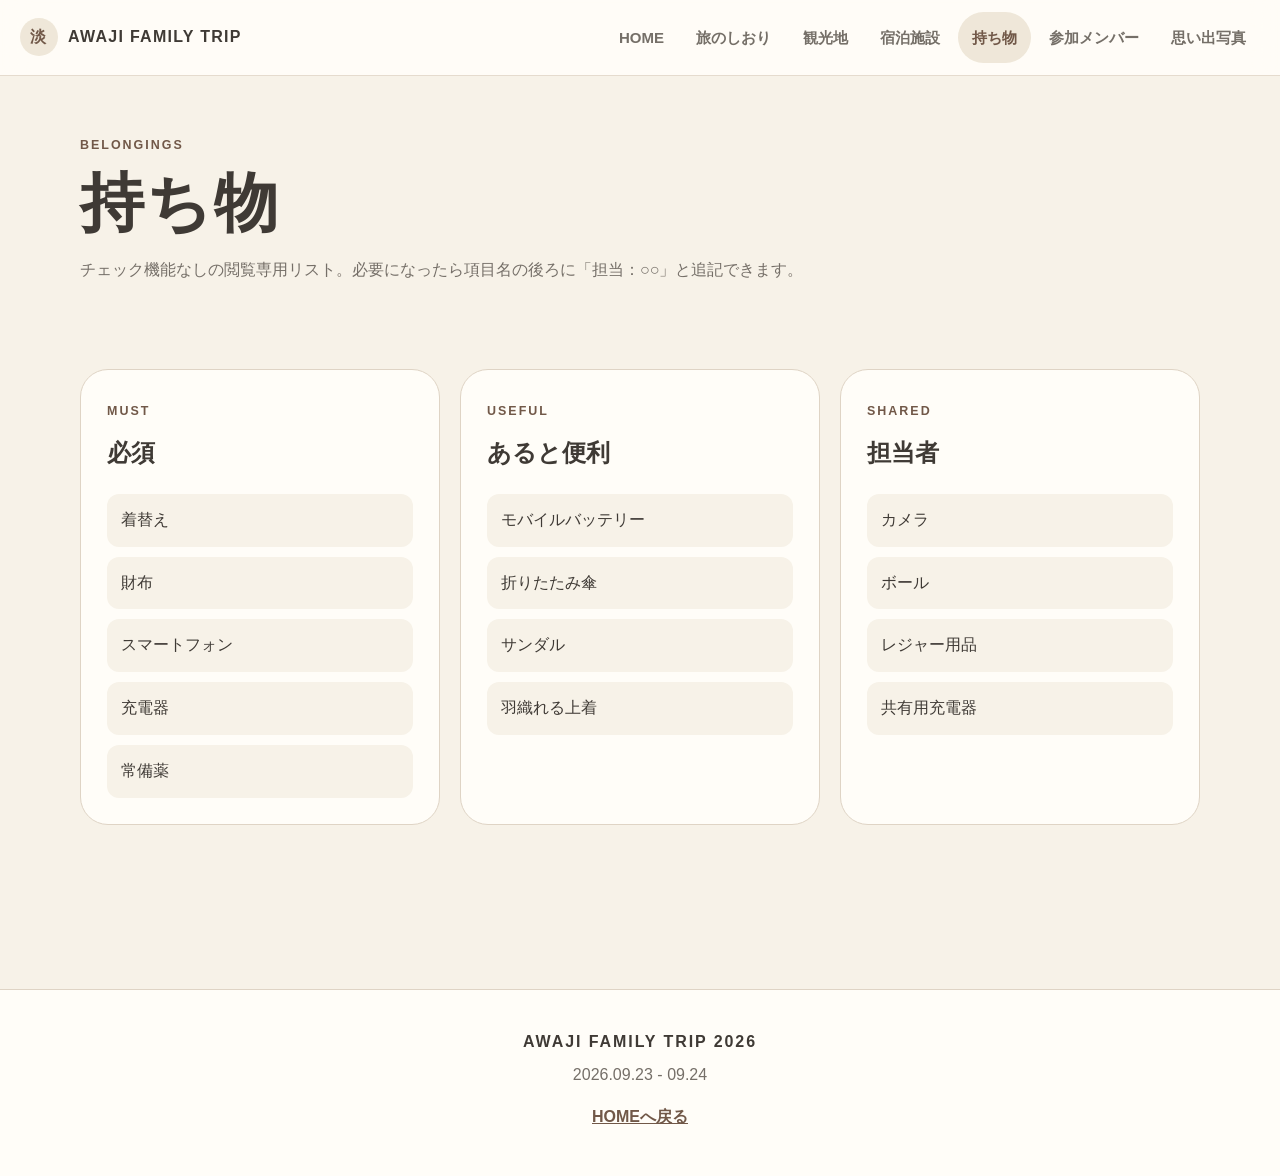
==== belongings.html @ 3a7c7816 "Initial commit" ====
<!doctype html>
<html lang="ja">
<head>
  <meta charset="utf-8">
  <meta name="viewport" content="width=device-width, initial-scale=1">
  <meta name="description" content="淡路荘へ出かける家族旅行の情報共有サイトです。">
  <title>持ち物 | AWAJI FAMILY TRIP 2026</title>
  <link rel="stylesheet" href="css/style.css">
</head>
<body>
<header class="site-header">
  <div class="header-inner">
    <a class="brand" href="index.html" aria-label="HOMEへ戻る"><span class="brand-mark">淡</span><span>AWAJI FAMILY TRIP</span></a>
    <nav class="desktop-nav" aria-label="メインナビゲーション"><a href="index.html">HOME</a><a href="schedule.html">旅のしおり</a><a href="sightseeing.html">観光地</a><a href="hotel.html">宿泊施設</a><a href="belongings.html" aria-current="page">持ち物</a><a href="members.html">参加メンバー</a><a href="gallery.html">思い出写真</a></nav>
    <button class="menu-toggle" type="button" aria-expanded="false" aria-controls="mobile-menu" aria-label="メニューを開く">☰</button>
  </div>
</header>
<div class="mobile-menu" id="mobile-menu" aria-label="スマートフォンメニュー">
  <div class="mobile-menu-panel"><nav><a href="index.html">HOME</a><a href="schedule.html">旅のしおり</a><a href="sightseeing.html">観光地</a><a href="hotel.html">宿泊施設</a><a href="belongings.html" aria-current="page">持ち物</a><a href="members.html">参加メンバー</a><a href="gallery.html">思い出写真</a></nav></div>
</div>
<main class="">
<div class="container"><section class="page-hero"><span class="eyebrow">BELONGINGS</span><h1 class="page-title">持ち物</h1><p class="page-lead">チェック機能なしの閲覧専用リスト。必要になったら項目名の後ろに「担当：○○」と追記できます。</p></section><section class="section"><div class="list-columns">
<article class="list-card"><span class="eyebrow">MUST</span><h2>必須</h2><ul class="simple-list"><li>着替え</li><li>財布</li><li>スマートフォン</li><li>充電器</li><li>常備薬</li></ul></article>
<article class="list-card"><span class="eyebrow">USEFUL</span><h2>あると便利</h2><ul class="simple-list"><li>モバイルバッテリー</li><li>折りたたみ傘</li><li>サンダル</li><li>羽織れる上着</li></ul></article>
<article class="list-card"><span class="eyebrow">SHARED</span><h2>担当者</h2><ul class="simple-list"><li>カメラ</li><li>ボール</li><li>レジャー用品</li><li>共有用充電器</li></ul></article>
</div></section></div>
</main>
<footer class="site-footer">
  <div class="container">
    <div class="footer-title">AWAJI FAMILY TRIP 2026</div>
    <div class="footer-date">2026.09.23 - 09.24</div>
    <a class="footer-home" href="index.html">HOMEへ戻る</a>
  </div>
</footer>
<script src="js/main.js"></script>
</body>
</html>
---- css/style.css ----
:root {
  --bg: #f7f2e8;
  --surface: #fffdf8;
  --surface-2: #efe7d9;
  --text: #3f3a35;
  --muted: #756f68;
  --accent: #9b7b68;
  --accent-dark: #715848;
  --sage: #8c9a89;
  --border: #dfd4c5;
  --shadow: 0 18px 45px rgba(76, 62, 50, 0.10);
  --radius-lg: 28px;
  --radius-md: 18px;
  --radius-sm: 12px;
  --header-h: 76px;
  --content: 1120px;
}

* { box-sizing: border-box; }
html { scroll-behavior: smooth; }
body {
  margin: 0;
  background: var(--bg);
  color: var(--text);
  font-family: "Hiragino Kaku Gothic ProN", "Yu Gothic", "YuGothic", "Noto Sans JP", sans-serif;
  line-height: 1.8;
}
body.menu-open { overflow: hidden; }
a { color: inherit; }
img { display: block; max-width: 100%; }
button, input, textarea, select { font: inherit; }

.container {
  width: min(calc(100% - 40px), var(--content));
  margin-inline: auto;
}

.site-header {
  position: fixed;
  inset: 0 0 auto 0;
  z-index: 1000;
  height: var(--header-h);
  display: flex;
  align-items: center;
  background: rgba(255, 253, 248, 0.92);
  backdrop-filter: blur(14px);
  border-bottom: 1px solid rgba(223, 212, 197, 0.8);
}

.header-inner {
  width: min(calc(100% - 40px), 1240px);
  margin-inline: auto;
  display: flex;
  align-items: center;
  justify-content: space-between;
  gap: 24px;
}

.brand {
  display: inline-flex;
  align-items: center;
  gap: 10px;
  text-decoration: none;
  font-weight: 800;
  letter-spacing: .08em;
  white-space: nowrap;
}
.brand-mark {
  width: 38px;
  aspect-ratio: 1;
  border-radius: 50%;
  display: grid;
  place-items: center;
  background: var(--surface-2);
  color: var(--accent-dark);
  font-family: "Yu Mincho", "Hiragino Mincho ProN", serif;
}

.desktop-nav { display: flex; align-items: center; gap: 4px; }
.desktop-nav a {
  text-decoration: none;
  color: var(--muted);
  padding: 12px 14px;
  border-radius: 999px;
  font-size: .94rem;
  font-weight: 700;
}
.desktop-nav a:hover,
.desktop-nav a:focus-visible,
.desktop-nav a[aria-current="page"] {
  background: var(--surface-2);
  color: var(--accent-dark);
  outline: none;
}

.menu-toggle {
  display: none;
  width: 48px;
  height: 48px;
  border: 1px solid var(--border);
  border-radius: 50%;
  background: var(--surface);
  color: var(--text);
  cursor: pointer;
  font-size: 1.55rem;
  line-height: 1;
}
.mobile-menu {
  display: none;
  position: fixed;
  inset: var(--header-h) 0 0 0;
  z-index: 999;
  background: rgba(49, 43, 38, .28);
}
.mobile-menu-panel {
  margin-left: auto;
  width: min(88vw, 360px);
  height: 100%;
  background: var(--surface);
  padding: 24px;
  box-shadow: -18px 0 40px rgba(0,0,0,.12);
}
.mobile-menu nav { display: grid; gap: 10px; }
.mobile-menu a {
  display: block;
  text-decoration: none;
  padding: 16px 18px;
  border-radius: var(--radius-sm);
  background: var(--bg);
  font-weight: 700;
}
.mobile-menu.is-open { display: block; }

main:not(.home-main) { padding-top: calc(var(--header-h) + 54px); }
.page-hero { margin-bottom: 56px; }
.eyebrow {
  display: inline-block;
  color: var(--accent-dark);
  font-size: .78rem;
  font-weight: 800;
  letter-spacing: .16em;
  text-transform: uppercase;
  margin-bottom: 8px;
}
.page-title,
.hero-title,
.section-title {
  font-family: "Yu Mincho", "Hiragino Mincho ProN", "Noto Serif JP", serif;
  letter-spacing: .03em;
}
.page-title {
  margin: 0 0 12px;
  font-size: clamp(2rem, 5vw, 4rem);
  line-height: 1.25;
}
.page-lead { margin: 0; max-width: 760px; color: var(--muted); }

.section { padding: 28px 0 84px; }
.section + .section { border-top: 1px solid rgba(223, 212, 197, .75); }
.section-heading {
  display: flex;
  align-items: end;
  justify-content: space-between;
  gap: 20px;
  margin-bottom: 28px;
}
.section-title { margin: 0; font-size: clamp(1.6rem, 3vw, 2.5rem); }
.section-note { color: var(--muted); font-size: .95rem; }

.hero {
  min-height: 100svh;
  position: relative;
  overflow: hidden;
  display: grid;
  place-items: center;
  isolation: isolate;
}
.hero-slide {
  position: absolute;
  inset: 0;
  opacity: 0;
  transform: scale(1.02);
  transition: opacity 1.8s ease, transform 7s ease;
  background-size: cover;
  background-position: center;
}
.hero-slide::after {
  content: "";
  position: absolute;
  inset: 0;
  background: linear-gradient(180deg, rgba(26,22,19,.20), rgba(26,22,19,.38));
}
.hero-slide.is-active { opacity: 1; transform: scale(1); }
.hero-slide:nth-child(1) { background-image: linear-gradient(120deg,#9d8b78,#c7b8a6), url('../images/hero/hero-01.jpg'); }
.hero-slide:nth-child(2) { background-image: linear-gradient(120deg,#8f9a8e,#c8d0c5), url('../images/hero/hero-02.jpg'); }
.hero-slide:nth-child(3) { background-image: linear-gradient(120deg,#9b7b68,#cda991), url('../images/hero/hero-03.jpg'); }
.hero-slide:nth-child(4) { background-image: linear-gradient(120deg,#6f7a73,#aeb7ae), url('../images/hero/hero-04.jpg'); }
.hero-slide:nth-child(5) { background-image: linear-gradient(120deg,#8f8173,#c8b7a4), url('../images/hero/hero-05.jpg'); }
.hero-content {
  position: relative;
  z-index: 2;
  width: min(calc(100% - 40px), 980px);
  color: white;
  text-align: center;
  padding-top: var(--header-h);
}
.hero-kicker { letter-spacing: .22em; font-size: .82rem; font-weight: 800; }
.hero-title {
  margin: 18px auto 12px;
  max-width: 900px;
  font-size: clamp(2.5rem, 7vw, 5.6rem);
  line-height: 1.2;
  text-shadow: 0 5px 30px rgba(0,0,0,.22);
}
.hero-date { font-size: clamp(1rem, 2vw, 1.25rem); letter-spacing: .08em; }
.hero-scroll {
  position: absolute;
  bottom: 28px;
  z-index: 3;
  color: #fff;
  text-decoration: none;
  font-size: .8rem;
  letter-spacing: .15em;
}

.home-links { padding: 76px 0 96px; }
.nav-card-grid {
  display: grid;
  grid-template-columns: repeat(3, minmax(0,1fr));
  gap: 18px;
}
.nav-card {
  display: block;
  text-decoration: none;
  background: var(--surface);
  border: 1px solid var(--border);
  border-radius: var(--radius-md);
  padding: 26px;
  box-shadow: 0 12px 28px rgba(76,62,50,.06);
}
.nav-card:hover,
.nav-card:focus-visible { transform: translateY(-3px); box-shadow: var(--shadow); outline: none; }
.nav-card small { color: var(--accent-dark); font-weight: 800; }
.nav-card h2 { margin: 8px 0 6px; font-size: 1.25rem; }
.nav-card p { margin: 0; color: var(--muted); font-size: .92rem; }

.timeline-days { display: grid; gap: 56px; }
.day-block {
  background: var(--surface);
  border: 1px solid var(--border);
  border-radius: var(--radius-lg);
  padding: clamp(24px,4vw,44px);
}
.day-title { margin: 0 0 32px; font-size: 1.6rem; }
.timeline { position: relative; margin-left: 8px; }
.timeline::before {
  content: "";
  position: absolute;
  left: 89px;
  top: 14px;
  bottom: 14px;
  width: 1px;
  background: var(--border);
}
.timeline-item {
  display: grid;
  grid-template-columns: 72px 34px 1fr;
  gap: 0 14px;
  position: relative;
  padding-bottom: 34px;
}
.timeline-item:last-child { padding-bottom: 0; }
.timeline-time { font-weight: 800; color: var(--accent-dark); padding-top: 1px; }
.timeline-dot-wrap { display: flex; justify-content: center; }
.timeline-dot {
  width: 14px;
  height: 14px;
  margin-top: 7px;
  border-radius: 50%;
  background: var(--sage);
  box-shadow: 0 0 0 6px var(--surface);
  z-index: 2;
}
.timeline-card {
  background: var(--bg);
  border-radius: var(--radius-md);
  padding: 20px;
}
.timeline-card h3 { margin: 0 0 6px; }
.timeline-meta { display: flex; flex-wrap: wrap; gap: 8px 12px; color: var(--muted); font-size: .9rem; margin: 10px 0 0; }
.timeline-photo, .photo-placeholder {
  min-height: 180px;
  margin-top: 16px;
  border-radius: var(--radius-sm);
  background: linear-gradient(135deg, #d8cab9, #ebe2d7);
  display: grid;
  place-items: center;
  color: #76695f;
  text-align: center;
  padding: 18px;
}
.timeline-photo img, .media-frame img { width:100%; height:100%; object-fit:cover; border-radius: inherit; }

.place-list { display: grid; gap: 28px; }
.place-card {
  display: grid;
  grid-template-columns: minmax(0, 1.15fr) minmax(0, .85fr);
  gap: 0;
  overflow: hidden;
  background: var(--surface);
  border: 1px solid var(--border);
  border-radius: var(--radius-lg);
  box-shadow: 0 14px 34px rgba(76,62,50,.06);
}
.media-frame {
  min-height: 320px;
  background: linear-gradient(135deg,#c8b9a8,#e7ded3);
  display: grid;
  place-items: center;
  color: #73675d;
}
.place-body { padding: clamp(24px,4vw,40px); }
.place-body h3 { margin: 0 0 10px; font-size: 1.55rem; }
.info-list { display: grid; gap: 8px; margin: 18px 0 0; }
.info-row { display: grid; grid-template-columns: 84px 1fr; gap: 14px; font-size: .95rem; }
.info-row dt { font-weight: 800; color: var(--accent-dark); }
.info-row dd { margin: 0; }

.button-row { display: flex; flex-wrap: wrap; gap: 12px; margin-top: 22px; }
.btn {
  display: inline-flex;
  align-items: center;
  justify-content: center;
  min-height: 46px;
  padding: 11px 18px;
  border-radius: 999px;
  text-decoration: none;
  font-weight: 800;
  border: 1px solid var(--accent);
  background: var(--accent);
  color: #fff;
}
.btn.secondary { background: transparent; color: var(--accent-dark); }
.btn:hover,.btn:focus-visible { filter: brightness(.96); outline: 3px solid rgba(155,123,104,.18); }

.hotel-stack { display: grid; gap: 44px; }
.hotel-section {
  background: var(--surface);
  border: 1px solid var(--border);
  border-radius: var(--radius-lg);
  padding: clamp(24px,4vw,42px);
}
.hotel-section h2 { margin-top: 0; }
.photo-strip { display: grid; grid-template-columns: repeat(5,1fr); gap: 10px; margin-top: 20px; }
.photo-strip .photo-placeholder { min-height: 140px; margin-top:0; }

.feature-grid { display: grid; grid-template-columns: repeat(3,minmax(0,1fr)); gap: 16px; margin-top: 18px; }
.feature-card { background: var(--bg); border-radius: var(--radius-md); padding: 18px; }
.feature-card strong { display:block; margin-bottom:6px; }
.amenity-grid { display:grid; grid-template-columns: repeat(5,minmax(0,1fr)); gap:12px; margin-top:20px; }
.amenity {
  min-height: 110px;
  display: grid;
  place-items: center;
  gap: 6px;
  text-align: center;
  background: var(--bg);
  border-radius: var(--radius-md);
  padding: 14px;
}
.amenity-icon { font-size: 1.7rem; font-weight: 400; line-height: 1; }

.list-columns { display: grid; grid-template-columns: repeat(3,minmax(0,1fr)); gap: 20px; }
.list-card {
  background: var(--surface);
  border: 1px solid var(--border);
  border-radius: var(--radius-lg);
  padding: 26px;
}
.list-card h2 { margin-top: 0; }
.simple-list { list-style: none; margin: 0; padding: 0; display:grid; gap:10px; }
.simple-list li { padding: 12px 14px; border-radius: var(--radius-sm); background: var(--bg); }

.members-grid { display:grid; grid-template-columns: repeat(3,minmax(0,1fr)); gap:18px; }
.member-card { background:var(--surface); border:1px solid var(--border); border-radius:var(--radius-md); padding:24px; }
.member-card h2 { margin:0 0 6px; font-size:1.25rem; }
.member-card p { margin:0; color:var(--muted); }

.gallery-empty {
  text-align:center;
  background:var(--surface);
  border:1px solid var(--border);
  border-radius:var(--radius-lg);
  padding:clamp(46px,8vw,96px) 24px;
}
.gallery-empty .icon { font-size: 2.4rem; }
.gallery-grid { columns: 4 220px; column-gap: 14px; margin-top: 34px; }
.gallery-item { break-inside: avoid; margin: 0 0 14px; }
.gallery-item img { width:100%; border-radius:14px; background:#ddd; }

.site-footer {
  margin-top: 80px;
  border-top: 1px solid var(--border);
  padding: 38px 0 44px;
  background: var(--surface);
  text-align: center;
}
.footer-title { font-weight: 900; letter-spacing: .12em; }
.footer-date { color: var(--muted); margin-top: 4px; }
.footer-home { display:inline-block; margin-top:14px; color:var(--accent-dark); font-weight:700; }

.sr-only { position:absolute; width:1px; height:1px; padding:0; margin:-1px; overflow:hidden; clip:rect(0,0,0,0); white-space:nowrap; border:0; }

@media (max-width: 980px) {
  .desktop-nav { display:none; }
  .menu-toggle { display:grid; place-items:center; }
  .nav-card-grid { grid-template-columns: repeat(2,minmax(0,1fr)); }
  .photo-strip { grid-template-columns: repeat(2,1fr); }
  .photo-strip .photo-placeholder:last-child { grid-column: 1 / -1; }
  .amenity-grid { grid-template-columns: repeat(3,1fr); }
  .list-columns { grid-template-columns: 1fr; }
  .members-grid { grid-template-columns: repeat(2,1fr); }
}

@media (max-width: 760px) {
  :root { --header-h: 66px; }
  .container,.header-inner { width:min(calc(100% - 28px),var(--content)); }
  .brand { font-size: .92rem; }
  .brand-mark { width:34px; }
  .page-hero { margin-bottom: 36px; }
  .section { padding-bottom: 58px; }
  .section-heading { align-items:flex-start; flex-direction:column; }
  .nav-card-grid { grid-template-columns: 1fr; }
  .hero-title { font-size: clamp(2.1rem,11vw,4rem); }
  .timeline::before { left: 65px; }
  .timeline-item { grid-template-columns: 54px 26px 1fr; gap:0 8px; }
  .timeline-time { font-size:.9rem; }
  .place-card { grid-template-columns: 1fr; }
  .media-frame { min-height: 230px; }
  .info-row { grid-template-columns: 72px 1fr; }
  .feature-grid { grid-template-columns: 1fr; }
  .amenity-grid { grid-template-columns: repeat(2,1fr); }
  .members-grid { grid-template-columns: 1fr; }
  .button-row .btn { flex:1 1 160px; }
}

@media (prefers-reduced-motion: reduce) {
  *, *::before, *::after { scroll-behavior:auto !important; transition-duration:.01ms !important; animation-duration:.01ms !important; }
}
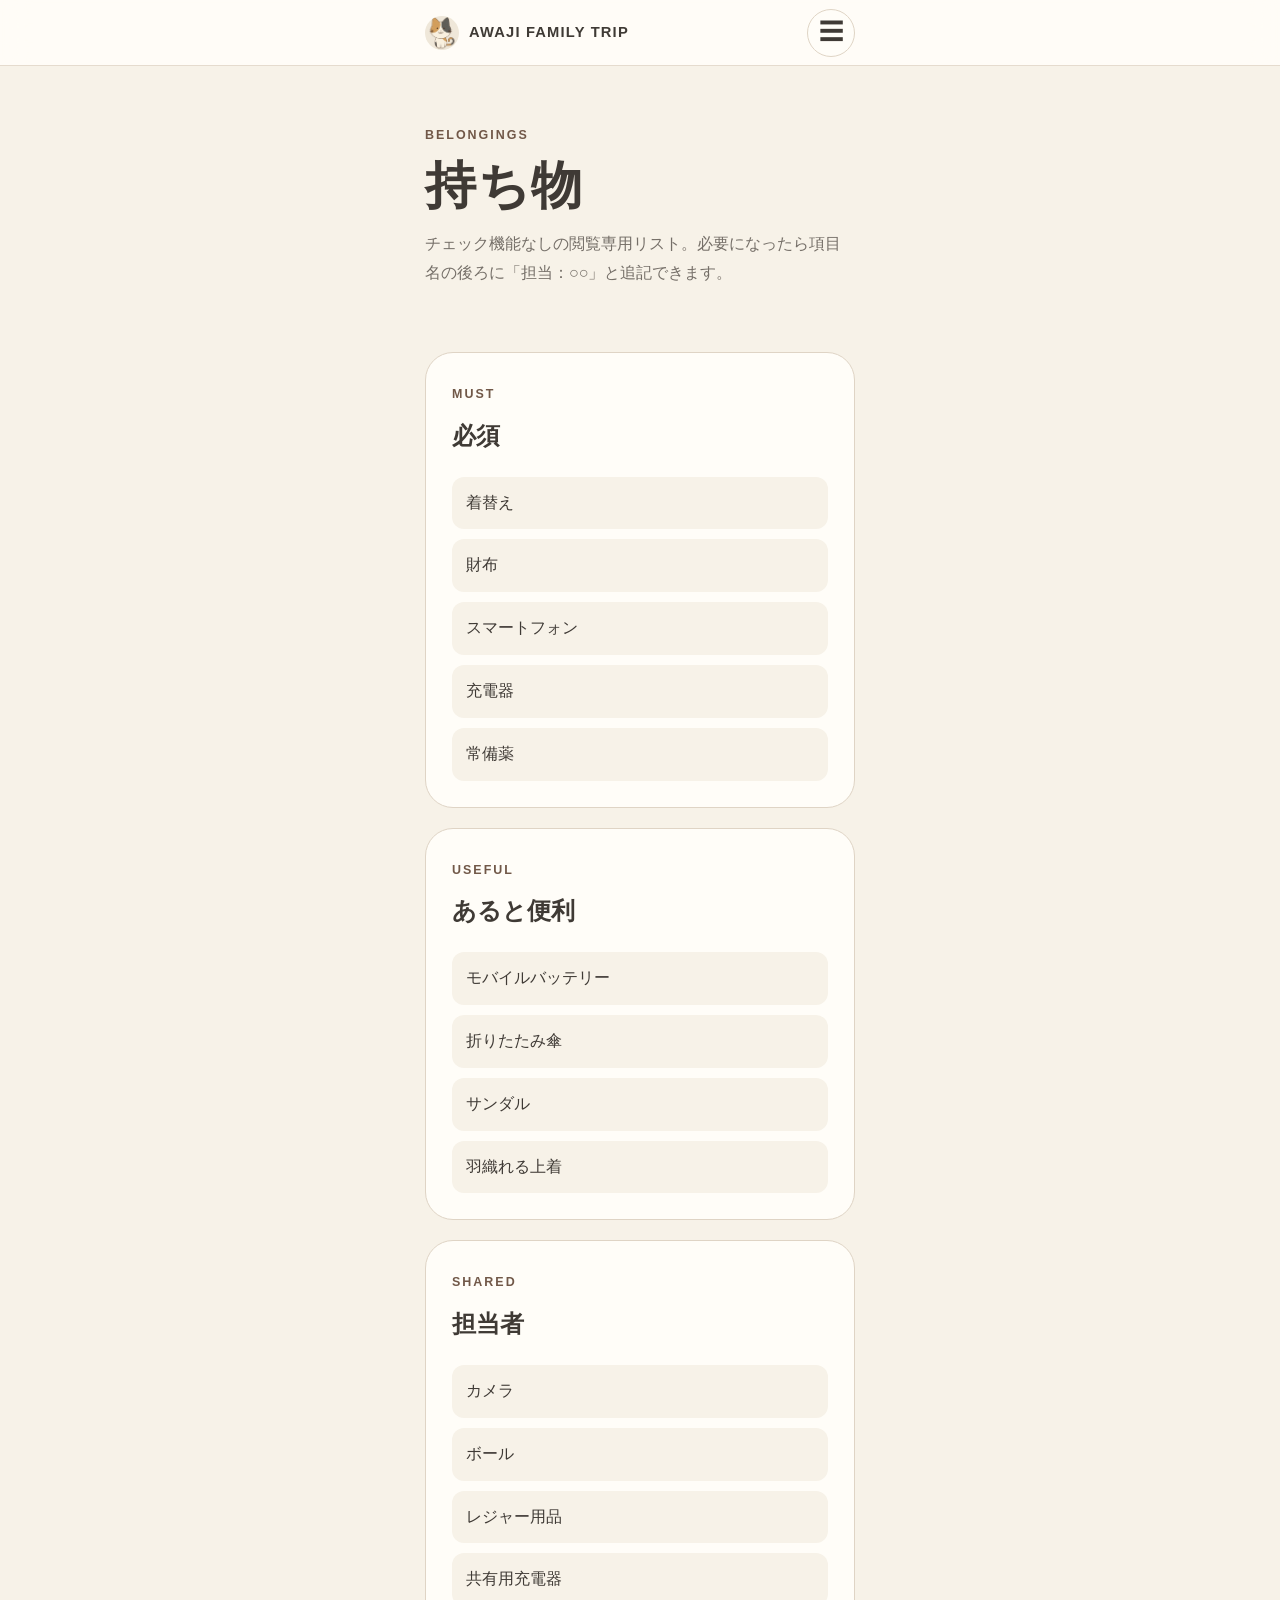
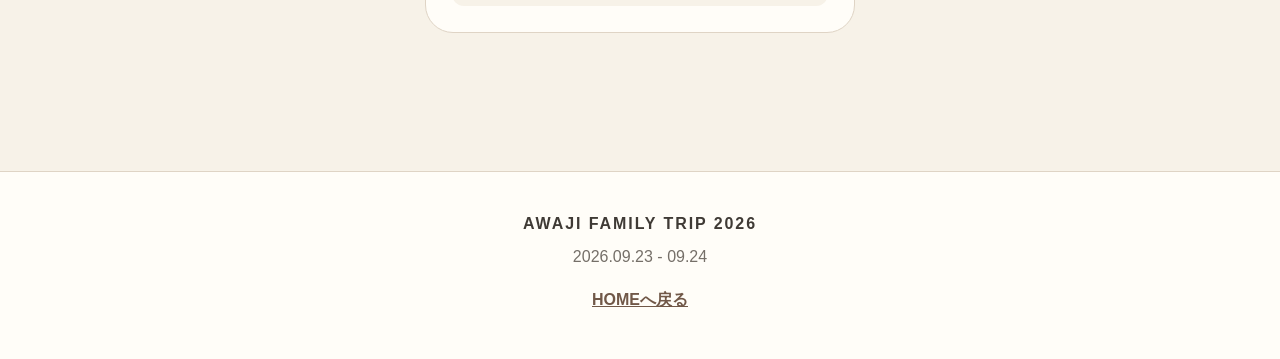
==== commit 0f8ba758: "しおりに地図を埋め込んだ" ====
--- a/belongings.html
+++ b/belongings.html
@@ -1,5 +1,6 @@
 <!doctype html>
 <html lang="ja">
+
 <head>
   <meta charset="utf-8">
   <meta name="viewport" content="width=device-width, initial-scale=1">
@@ -7,31 +8,75 @@
   <title>持ち物 | AWAJI FAMILY TRIP 2026</title>
   <link rel="stylesheet" href="css/style.css">
 </head>
+
 <body>
-<header class="site-header">
-  <div class="header-inner">
-    <a class="brand" href="index.html" aria-label="HOMEへ戻る"><span class="brand-mark">淡</span><span>AWAJI FAMILY TRIP</span></a>
-    <nav class="desktop-nav" aria-label="メインナビゲーション"><a href="index.html">HOME</a><a href="schedule.html">旅のしおり</a><a href="sightseeing.html">観光地</a><a href="hotel.html">宿泊施設</a><a href="belongings.html" aria-current="page">持ち物</a><a href="members.html">参加メンバー</a><a href="gallery.html">思い出写真</a></nav>
-    <button class="menu-toggle" type="button" aria-expanded="false" aria-controls="mobile-menu" aria-label="メニューを開く">☰</button>
+  <header class="site-header">
+    <div class="header-inner">
+      <a class="brand" href="index.html" aria-label="HOMEへ戻る"><span class="brand-mark">
+          <img src="images/common/mikecat-icon.png" alt="三毛猫のアイコン">
+        </span><span>AWAJI FAMILY TRIP</span></a>
+      <nav class="desktop-nav" aria-label="メインナビゲーション"><a href="index.html">HOME</a><a href="schedule.html">旅のしおり</a><a
+          href="sightseeing.html">観光地</a><a href="hotel.html">宿泊施設</a><a href="belongings.html"
+          aria-current="page">持ち物</a><a href="members.html">参加メンバー</a><a href="gallery.html">思い出写真</a></nav>
+      <button class="menu-toggle" type="button" aria-expanded="false" aria-controls="mobile-menu"
+        aria-label="メニューを開く">☰</button>
+    </div>
+  </header>
+  <div class="mobile-menu" id="mobile-menu" aria-label="スマートフォンメニュー">
+    <div class="mobile-menu-panel">
+      <nav><a href="index.html">HOME</a><a href="schedule.html">旅のしおり</a><a href="sightseeing.html">観光地</a><a
+          href="hotel.html">宿泊施設</a><a href="belongings.html" aria-current="page">持ち物</a><a
+          href="members.html">参加メンバー</a><a href="gallery.html">思い出写真</a></nav>
+    </div>
   </div>
-</header>
-<div class="mobile-menu" id="mobile-menu" aria-label="スマートフォンメニュー">
-  <div class="mobile-menu-panel"><nav><a href="index.html">HOME</a><a href="schedule.html">旅のしおり</a><a href="sightseeing.html">観光地</a><a href="hotel.html">宿泊施設</a><a href="belongings.html" aria-current="page">持ち物</a><a href="members.html">参加メンバー</a><a href="gallery.html">思い出写真</a></nav></div>
-</div>
-<main class="">
-<div class="container"><section class="page-hero"><span class="eyebrow">BELONGINGS</span><h1 class="page-title">持ち物</h1><p class="page-lead">チェック機能なしの閲覧専用リスト。必要になったら項目名の後ろに「担当：○○」と追記できます。</p></section><section class="section"><div class="list-columns">
-<article class="list-card"><span class="eyebrow">MUST</span><h2>必須</h2><ul class="simple-list"><li>着替え</li><li>財布</li><li>スマートフォン</li><li>充電器</li><li>常備薬</li></ul></article>
-<article class="list-card"><span class="eyebrow">USEFUL</span><h2>あると便利</h2><ul class="simple-list"><li>モバイルバッテリー</li><li>折りたたみ傘</li><li>サンダル</li><li>羽織れる上着</li></ul></article>
-<article class="list-card"><span class="eyebrow">SHARED</span><h2>担当者</h2><ul class="simple-list"><li>カメラ</li><li>ボール</li><li>レジャー用品</li><li>共有用充電器</li></ul></article>
-</div></section></div>
-</main>
-<footer class="site-footer">
-  <div class="container">
-    <div class="footer-title">AWAJI FAMILY TRIP 2026</div>
-    <div class="footer-date">2026.09.23 - 09.24</div>
-    <a class="footer-home" href="index.html">HOMEへ戻る</a>
-  </div>
-</footer>
-<script src="js/main.js"></script>
+  <main class="">
+    <div class="container">
+      <section class="page-hero"><span class="eyebrow">BELONGINGS</span>
+        <h1 class="page-title">持ち物</h1>
+        <p class="page-lead">チェック機能なしの閲覧専用リスト。必要になったら項目名の後ろに「担当：○○」と追記できます。</p>
+      </section>
+      <section class="section">
+        <div class="list-columns">
+          <article class="list-card"><span class="eyebrow">MUST</span>
+            <h2>必須</h2>
+            <ul class="simple-list">
+              <li>着替え</li>
+              <li>財布</li>
+              <li>スマートフォン</li>
+              <li>充電器</li>
+              <li>常備薬</li>
+            </ul>
+          </article>
+          <article class="list-card"><span class="eyebrow">USEFUL</span>
+            <h2>あると便利</h2>
+            <ul class="simple-list">
+              <li>モバイルバッテリー</li>
+              <li>折りたたみ傘</li>
+              <li>サンダル</li>
+              <li>羽織れる上着</li>
+            </ul>
+          </article>
+          <article class="list-card"><span class="eyebrow">SHARED</span>
+            <h2>担当者</h2>
+            <ul class="simple-list">
+              <li>カメラ</li>
+              <li>ボール</li>
+              <li>レジャー用品</li>
+              <li>共有用充電器</li>
+            </ul>
+          </article>
+        </div>
+      </section>
+    </div>
+  </main>
+  <footer class="site-footer">
+    <div class="container">
+      <div class="footer-title">AWAJI FAMILY TRIP 2026</div>
+      <div class="footer-date">2026.09.23 - 09.24</div>
+      <a class="footer-home" href="index.html">HOMEへ戻る</a>
+    </div>
+  </footer>
+  <script src="js/main.js"></script>
 </body>
+
 </html>
--- a/css/style.css
+++ b/css/style.css
@@ -12,26 +12,43 @@
   --radius-lg: 28px;
   --radius-md: 18px;
   --radius-sm: 12px;
-  --header-h: 76px;
-  --content: 1120px;
+  --header-h: 66px;
+  --mobile-content: 430px;
 }
 
 * { box-sizing: border-box; }
+
 html { scroll-behavior: smooth; }
+
 body {
   margin: 0;
   background: var(--bg);
   color: var(--text);
   font-family: "Hiragino Kaku Gothic ProN", "Yu Gothic", "YuGothic", "Noto Sans JP", sans-serif;
   line-height: 1.8;
-}
+  overflow-x: hidden;
+}
+
 body.menu-open { overflow: hidden; }
+
 a { color: inherit; }
-img { display: block; max-width: 100%; }
-button, input, textarea, select { font: inherit; }
-
-.container {
-  width: min(calc(100% - 40px), var(--content));
+
+img {
+  display: block;
+  max-width: 100%;
+}
+
+button,
+input,
+textarea,
+select {
+  font: inherit;
+}
+
+/* PCでも中央にスマホ幅で表示 */
+.container,
+.header-inner {
+  width: min(calc(100% - 28px), var(--mobile-content));
   margin-inline: auto;
 }
 
@@ -48,12 +65,10 @@
 }
 
 .header-inner {
-  width: min(calc(100% - 40px), 1240px);
-  margin-inline: auto;
   display: flex;
   align-items: center;
   justify-content: space-between;
-  gap: 24px;
+  gap: 16px;
 }
 
 .brand {
@@ -64,9 +79,11 @@
   font-weight: 800;
   letter-spacing: .08em;
   white-space: nowrap;
-}
+  font-size: .92rem;
+}
+
 .brand-mark {
-  width: 38px;
+  width: 34px;
   aspect-ratio: 1;
   border-radius: 50%;
   display: grid;
@@ -76,25 +93,21 @@
   font-family: "Yu Mincho", "Hiragino Mincho ProN", serif;
 }
 
-.desktop-nav { display: flex; align-items: center; gap: 4px; }
-.desktop-nav a {
-  text-decoration: none;
-  color: var(--muted);
-  padding: 12px 14px;
-  border-radius: 999px;
-  font-size: .94rem;
-  font-weight: 700;
-}
-.desktop-nav a:hover,
-.desktop-nav a:focus-visible,
-.desktop-nav a[aria-current="page"] {
-  background: var(--surface-2);
-  color: var(--accent-dark);
-  outline: none;
+.brand-mark img {
+  width: 100%;
+  height: 100%;
+  object-fit: cover;
+  border-radius: 50%;
+}
+
+/* 常にスマホ用ナビ */
+.desktop-nav {
+  display: none;
 }
 
 .menu-toggle {
-  display: none;
+  display: grid;
+  place-items: center;
   width: 48px;
   height: 48px;
   border: 1px solid var(--border);
@@ -104,23 +117,35 @@
   cursor: pointer;
   font-size: 1.55rem;
   line-height: 1;
-}
+  flex: 0 0 auto;
+}
+
 .mobile-menu {
   display: none;
   position: fixed;
-  inset: var(--header-h) 0 0 0;
+  top: var(--header-h);
+  bottom: 0;
+  left: 50%;
+  width: min(100%, var(--mobile-content));
+  transform: translateX(-50%);
   z-index: 999;
   background: rgba(49, 43, 38, .28);
 }
+
 .mobile-menu-panel {
   margin-left: auto;
-  width: min(88vw, 360px);
+  width: min(88%, 360px);
   height: 100%;
   background: var(--surface);
   padding: 24px;
   box-shadow: -18px 0 40px rgba(0,0,0,.12);
 }
-.mobile-menu nav { display: grid; gap: 10px; }
+
+.mobile-menu nav {
+  display: grid;
+  gap: 10px;
+}
+
 .mobile-menu a {
   display: block;
   text-decoration: none;
@@ -129,10 +154,19 @@
   background: var(--bg);
   font-weight: 700;
 }
-.mobile-menu.is-open { display: block; }
-
-main:not(.home-main) { padding-top: calc(var(--header-h) + 54px); }
-.page-hero { margin-bottom: 56px; }
+
+.mobile-menu.is-open {
+  display: block;
+}
+
+main:not(.home-main) {
+  padding-top: calc(var(--header-h) + 54px);
+}
+
+.page-hero {
+  margin-bottom: 36px;
+}
+
 .eyebrow {
   display: inline-block;
   color: var(--accent-dark);
@@ -142,39 +176,64 @@
   text-transform: uppercase;
   margin-bottom: 8px;
 }
+
 .page-title,
 .hero-title,
 .section-title {
   font-family: "Yu Mincho", "Hiragino Mincho ProN", "Noto Serif JP", serif;
   letter-spacing: .03em;
 }
+
 .page-title {
   margin: 0 0 12px;
-  font-size: clamp(2rem, 5vw, 4rem);
+  font-size: clamp(2rem, 10vw, 3.2rem);
   line-height: 1.25;
 }
-.page-lead { margin: 0; max-width: 760px; color: var(--muted); }
-
-.section { padding: 28px 0 84px; }
-.section + .section { border-top: 1px solid rgba(223, 212, 197, .75); }
+
+.page-lead {
+  margin: 0;
+  max-width: 760px;
+  color: var(--muted);
+}
+
+.section {
+  padding: 28px 0 58px;
+}
+
+.section + .section {
+  border-top: 1px solid rgba(223, 212, 197, .75);
+}
+
 .section-heading {
   display: flex;
-  align-items: end;
-  justify-content: space-between;
+  align-items: flex-start;
+  flex-direction: column;
   gap: 20px;
   margin-bottom: 28px;
 }
-.section-title { margin: 0; font-size: clamp(1.6rem, 3vw, 2.5rem); }
-.section-note { color: var(--muted); font-size: .95rem; }
-
+
+.section-title {
+  margin: 0;
+  font-size: clamp(1.6rem, 8vw, 2.5rem);
+}
+
+.section-note {
+  color: var(--muted);
+  font-size: .95rem;
+}
+
+/* HOME */
 .hero {
+  width: min(100%, var(--mobile-content));
   min-height: 100svh;
+  margin-inline: auto;
   position: relative;
   overflow: hidden;
   display: grid;
   place-items: center;
   isolation: isolate;
 }
+
 .hero-slide {
   position: absolute;
   inset: 0;
@@ -184,35 +243,81 @@
   background-size: cover;
   background-position: center;
 }
+
 .hero-slide::after {
   content: "";
   position: absolute;
   inset: 0;
-  background: linear-gradient(180deg, rgba(26,22,19,.20), rgba(26,22,19,.38));
-}
-.hero-slide.is-active { opacity: 1; transform: scale(1); }
-.hero-slide:nth-child(1) { background-image: linear-gradient(120deg,#9d8b78,#c7b8a6), url('../images/hero/hero-01.jpg'); }
-.hero-slide:nth-child(2) { background-image: linear-gradient(120deg,#8f9a8e,#c8d0c5), url('../images/hero/hero-02.jpg'); }
-.hero-slide:nth-child(3) { background-image: linear-gradient(120deg,#9b7b68,#cda991), url('../images/hero/hero-03.jpg'); }
-.hero-slide:nth-child(4) { background-image: linear-gradient(120deg,#6f7a73,#aeb7ae), url('../images/hero/hero-04.jpg'); }
-.hero-slide:nth-child(5) { background-image: linear-gradient(120deg,#8f8173,#c8b7a4), url('../images/hero/hero-05.jpg'); }
+  background: linear-gradient(
+    180deg,
+    rgba(26,22,19,.20),
+    rgba(26,22,19,.38)
+  );
+}
+
+.hero-slide.is-active {
+  opacity: 1;
+  transform: scale(1);
+}
+
+.hero-slide:nth-child(1) {
+  background-image:
+    linear-gradient(rgba(54,44,36,.28), rgba(54,44,36,.28)),
+    url('../images/hero/hero-01.jpg');
+}
+
+.hero-slide:nth-child(2) {
+  background-image:
+    linear-gradient(rgba(54,44,36,.28), rgba(54,44,36,.28)),
+    url('../images/hero/hero-02.jpg');
+}
+
+.hero-slide:nth-child(3) {
+  background-image:
+    linear-gradient(rgba(54,44,36,.28), rgba(54,44,36,.28)),
+    url('../images/hero/hero-03.jpg');
+}
+
+.hero-slide:nth-child(4) {
+  background-image:
+    linear-gradient(rgba(54,44,36,.28), rgba(54,44,36,.28)),
+    url('../images/hero/hero-04.jpg');
+}
+
+.hero-slide:nth-child(5) {
+  background-image:
+    linear-gradient(rgba(54,44,36,.28), rgba(54,44,36,.28)),
+    url('../images/hero/hero-05.jpg');
+}
+
 .hero-content {
   position: relative;
   z-index: 2;
-  width: min(calc(100% - 40px), 980px);
+  width: min(calc(100% - 28px), var(--mobile-content));
   color: white;
   text-align: center;
   padding-top: var(--header-h);
 }
-.hero-kicker { letter-spacing: .22em; font-size: .82rem; font-weight: 800; }
+
+.hero-kicker {
+  letter-spacing: .22em;
+  font-size: .82rem;
+  font-weight: 800;
+}
+
 .hero-title {
   margin: 18px auto 12px;
   max-width: 900px;
-  font-size: clamp(2.5rem, 7vw, 5.6rem);
+  font-size: clamp(2.1rem, 11vw, 4rem);
   line-height: 1.2;
   text-shadow: 0 5px 30px rgba(0,0,0,.22);
 }
-.hero-date { font-size: clamp(1rem, 2vw, 1.25rem); letter-spacing: .08em; }
+
+.hero-date {
+  font-size: clamp(1rem, 5vw, 1.25rem);
+  letter-spacing: .08em;
+}
+
 .hero-scroll {
   position: absolute;
   bottom: 28px;
@@ -223,12 +328,16 @@
   letter-spacing: .15em;
 }
 
-.home-links { padding: 76px 0 96px; }
+.home-links {
+  padding: 76px 0 96px;
+}
+
 .nav-card-grid {
   display: grid;
-  grid-template-columns: repeat(3, minmax(0,1fr));
+  grid-template-columns: 1fr;
   gap: 18px;
 }
+
 .nav-card {
   display: block;
   text-decoration: none;
@@ -238,57 +347,125 @@
   padding: 26px;
   box-shadow: 0 12px 28px rgba(76,62,50,.06);
 }
+
 .nav-card:hover,
-.nav-card:focus-visible { transform: translateY(-3px); box-shadow: var(--shadow); outline: none; }
-.nav-card small { color: var(--accent-dark); font-weight: 800; }
-.nav-card h2 { margin: 8px 0 6px; font-size: 1.25rem; }
-.nav-card p { margin: 0; color: var(--muted); font-size: .92rem; }
-
-.timeline-days { display: grid; gap: 56px; }
+.nav-card:focus-visible {
+  transform: translateY(-3px);
+  box-shadow: var(--shadow);
+  outline: none;
+}
+
+.nav-card small {
+  color: var(--accent-dark);
+  font-weight: 800;
+}
+
+.nav-card h2 {
+  margin: 8px 0 6px;
+  font-size: 1.25rem;
+}
+
+.nav-card p {
+  margin: 0;
+  color: var(--muted);
+  font-size: .92rem;
+}
+
+/* 旅のしおり */
+.timeline-days {
+  display: grid;
+  gap: 56px;
+}
+
 .day-block {
   background: var(--surface);
   border: 1px solid var(--border);
   border-radius: var(--radius-lg);
   padding: clamp(24px,4vw,44px);
 }
-.day-title { margin: 0 0 32px; font-size: 1.6rem; }
-.timeline { position: relative; margin-left: 8px; }
+
+.day-title {
+  margin: 0 0 32px;
+  font-size: 1.6rem;
+}
+
+.timeline {
+  position: relative;
+  margin-left: 8px;
+}
+
 .timeline::before {
   content: "";
   position: absolute;
-  left: 89px;
+  left: 65px;
   top: 14px;
   bottom: 14px;
   width: 1px;
   background: var(--border);
 }
+
 .timeline-item {
   display: grid;
-  grid-template-columns: 72px 34px 1fr;
-  gap: 0 14px;
+  grid-template-columns: 60px 10px minmax(0, 1fr);
+  gap: 0 8px;
   position: relative;
   padding-bottom: 34px;
 }
-.timeline-item:last-child { padding-bottom: 0; }
-.timeline-time { font-weight: 800; color: var(--accent-dark); padding-top: 1px; }
-.timeline-dot-wrap { display: flex; justify-content: center; }
+
+.timeline-item:last-child {
+  padding-bottom: 0;
+}
+
+.timeline-time {
+  font-weight: 800;
+  color: var(--accent-dark);
+  padding-top: 1px;
+  font-size: .9rem;
+}
+
+.timeline-dot-wrap {
+  display: flex;
+  justify-content: center;
+  transform: translateX(-8px);
+}
+
 .timeline-dot {
-  width: 14px;
-  height: 14px;
+  width: 10px;
+  height: 10px;
   margin-top: 7px;
   border-radius: 50%;
   background: var(--sage);
   box-shadow: 0 0 0 6px var(--surface);
   z-index: 2;
 }
+
 .timeline-card {
+  min-width: 0;
   background: var(--bg);
   border-radius: var(--radius-md);
   padding: 20px;
 }
-.timeline-card h3 { margin: 0 0 6px; }
-.timeline-meta { display: flex; flex-wrap: wrap; gap: 8px 12px; color: var(--muted); font-size: .9rem; margin: 10px 0 0; }
-.timeline-photo, .photo-placeholder {
+
+.timeline-card h3 {
+  margin: 0 0 6px;
+}
+
+.timeline-meta {
+  display: flex;
+  flex-wrap: wrap;
+  gap: 8px 12px;
+  color: var(--muted);
+  font-size: .9rem;
+  margin: 10px 0 0;
+}
+
+.timeline-photo {
+  margin-top: 16px;
+  border-radius: var(--radius-sm);
+  overflow: hidden;
+}
+
+.photo-placeholder {
   min-height: 180px;
   margin-top: 16px;
   border-radius: var(--radius-sm);
@@ -299,12 +476,24 @@
   text-align: center;
   padding: 18px;
 }
-.timeline-photo img, .media-frame img { width:100%; height:100%; object-fit:cover; border-radius: inherit; }
-
-.place-list { display: grid; gap: 28px; }
+
+.timeline-photo img,
+.media-frame img {
+  width: 100%;
+  height: 100%;
+  object-fit: cover;
+  border-radius: inherit;
+}
+
+/* 観光地 */
+.place-list {
+  display: grid;
+  gap: 28px;
+}
+
 .place-card {
   display: grid;
-  grid-template-columns: minmax(0, 1.15fr) minmax(0, .85fr);
+  grid-template-columns: 1fr;
   gap: 0;
   overflow: hidden;
   background: var(--surface);
@@ -312,21 +501,55 @@
   border-radius: var(--radius-lg);
   box-shadow: 0 14px 34px rgba(76,62,50,.06);
 }
+
 .media-frame {
-  min-height: 320px;
+  min-height: 230px;
   background: linear-gradient(135deg,#c8b9a8,#e7ded3);
   display: grid;
   place-items: center;
   color: #73675d;
-}
-.place-body { padding: clamp(24px,4vw,40px); }
-.place-body h3 { margin: 0 0 10px; font-size: 1.55rem; }
-.info-list { display: grid; gap: 8px; margin: 18px 0 0; }
-.info-row { display: grid; grid-template-columns: 84px 1fr; gap: 14px; font-size: .95rem; }
-.info-row dt { font-weight: 800; color: var(--accent-dark); }
-.info-row dd { margin: 0; }
-
-.button-row { display: flex; flex-wrap: wrap; gap: 12px; margin-top: 22px; }
+  overflow: hidden;
+  border-radius: var(--radius-sm);
+}
+
+.place-body {
+  padding: clamp(24px,4vw,40px);
+}
+
+.place-body h3 {
+  margin: 0 0 10px;
+  font-size: 1.55rem;
+}
+
+.info-list {
+  display: grid;
+  gap: 8px;
+  margin: 18px 0 0;
+}
+
+.info-row {
+  display: grid;
+  grid-template-columns: 72px 1fr;
+  gap: 14px;
+  font-size: .95rem;
+}
+
+.info-row dt {
+  font-weight: 800;
+  color: var(--accent-dark);
+}
+
+.info-row dd {
+  margin: 0;
+}
+
+.button-row {
+  display: flex;
+  flex-wrap: wrap;
+  gap: 12px;
+  margin-top: 22px;
+}
+
 .btn {
   display: inline-flex;
   align-items: center;
@@ -339,25 +562,78 @@
   border: 1px solid var(--accent);
   background: var(--accent);
   color: #fff;
-}
-.btn.secondary { background: transparent; color: var(--accent-dark); }
-.btn:hover,.btn:focus-visible { filter: brightness(.96); outline: 3px solid rgba(155,123,104,.18); }
-
-.hotel-stack { display: grid; gap: 44px; }
+  flex: 1 1 160px;
+}
+
+.btn.secondary {
+  background: transparent;
+  color: var(--accent-dark);
+}
+
+.btn:hover,
+.btn:focus-visible {
+  filter: brightness(.96);
+  outline: 3px solid rgba(155,123,104,.18);
+}
+
+/* 宿泊施設 */
+.hotel-stack {
+  display: grid;
+  gap: 44px;
+}
+
 .hotel-section {
   background: var(--surface);
   border: 1px solid var(--border);
   border-radius: var(--radius-lg);
   padding: clamp(24px,4vw,42px);
 }
-.hotel-section h2 { margin-top: 0; }
-.photo-strip { display: grid; grid-template-columns: repeat(5,1fr); gap: 10px; margin-top: 20px; }
-.photo-strip .photo-placeholder { min-height: 140px; margin-top:0; }
-
-.feature-grid { display: grid; grid-template-columns: repeat(3,minmax(0,1fr)); gap: 16px; margin-top: 18px; }
-.feature-card { background: var(--bg); border-radius: var(--radius-md); padding: 18px; }
-.feature-card strong { display:block; margin-bottom:6px; }
-.amenity-grid { display:grid; grid-template-columns: repeat(5,minmax(0,1fr)); gap:12px; margin-top:20px; }
+
+.hotel-section h2 {
+  margin-top: 0;
+}
+
+.photo-strip {
+  display: grid;
+  grid-template-columns: repeat(2,1fr);
+  gap: 10px;
+  margin-top: 20px;
+}
+
+.photo-strip .photo-placeholder {
+  min-height: 140px;
+  margin-top: 0;
+}
+
+.photo-strip .photo-placeholder:last-child {
+  grid-column: 1 / -1;
+}
+
+.feature-grid {
+  display: grid;
+  grid-template-columns: 1fr;
+  gap: 16px;
+  margin-top: 18px;
+}
+
+.feature-card {
+  background: var(--bg);
+  border-radius: var(--radius-md);
+  padding: 18px;
+}
+
+.feature-card strong {
+  display: block;
+  margin-bottom: 6px;
+}
+
+.amenity-grid {
+  display: grid;
+  grid-template-columns: repeat(2,1fr);
+  gap: 12px;
+  margin-top: 20px;
+}
+
 .amenity {
   min-height: 110px;
   display: grid;
@@ -368,36 +644,100 @@
   border-radius: var(--radius-md);
   padding: 14px;
 }
-.amenity-icon { font-size: 1.7rem; font-weight: 400; line-height: 1; }
-
-.list-columns { display: grid; grid-template-columns: repeat(3,minmax(0,1fr)); gap: 20px; }
+
+.amenity-icon {
+  font-size: 1.7rem;
+  font-weight: 400;
+  line-height: 1;
+}
+
+/* 持ち物 */
+.list-columns {
+  display: grid;
+  grid-template-columns: 1fr;
+  gap: 20px;
+}
+
 .list-card {
   background: var(--surface);
   border: 1px solid var(--border);
   border-radius: var(--radius-lg);
   padding: 26px;
 }
-.list-card h2 { margin-top: 0; }
-.simple-list { list-style: none; margin: 0; padding: 0; display:grid; gap:10px; }
-.simple-list li { padding: 12px 14px; border-radius: var(--radius-sm); background: var(--bg); }
-
-.members-grid { display:grid; grid-template-columns: repeat(3,minmax(0,1fr)); gap:18px; }
-.member-card { background:var(--surface); border:1px solid var(--border); border-radius:var(--radius-md); padding:24px; }
-.member-card h2 { margin:0 0 6px; font-size:1.25rem; }
-.member-card p { margin:0; color:var(--muted); }
-
+
+.list-card h2 {
+  margin-top: 0;
+}
+
+.simple-list {
+  list-style: none;
+  margin: 0;
+  padding: 0;
+  display: grid;
+  gap: 10px;
+}
+
+.simple-list li {
+  padding: 12px 14px;
+  border-radius: var(--radius-sm);
+  background: var(--bg);
+}
+
+/* 参加メンバー */
+.members-grid {
+  display: grid;
+  grid-template-columns: 1fr;
+  gap: 18px;
+}
+
+.member-card {
+  background: var(--surface);
+  border: 1px solid var(--border);
+  border-radius: var(--radius-md);
+  padding: 24px;
+}
+
+.member-card h2 {
+  margin: 0 0 6px;
+  font-size: 1.25rem;
+}
+
+.member-card p {
+  margin: 0;
+  color: var(--muted);
+}
+
+/* 思い出写真 */
 .gallery-empty {
-  text-align:center;
-  background:var(--surface);
-  border:1px solid var(--border);
-  border-radius:var(--radius-lg);
-  padding:clamp(46px,8vw,96px) 24px;
-}
-.gallery-empty .icon { font-size: 2.4rem; }
-.gallery-grid { columns: 4 220px; column-gap: 14px; margin-top: 34px; }
-.gallery-item { break-inside: avoid; margin: 0 0 14px; }
-.gallery-item img { width:100%; border-radius:14px; background:#ddd; }
-
+  text-align: center;
+  background: var(--surface);
+  border: 1px solid var(--border);
+  border-radius: var(--radius-lg);
+  padding: clamp(46px,8vw,96px) 24px;
+}
+
+.gallery-empty .icon {
+  font-size: 2.4rem;
+}
+
+.gallery-grid {
+  columns: 2 150px;
+  column-gap: 14px;
+  margin-top: 34px;
+}
+
+.gallery-item {
+  break-inside: avoid;
+  margin: 0 0 14px;
+}
+
+.gallery-item img {
+  width: 100%;
+  border-radius: 14px;
+  background: #ddd;
+}
+
+/* Footer */
 .site-footer {
   margin-top: 80px;
   border-top: 1px solid var(--border);
@@ -405,45 +745,73 @@
   background: var(--surface);
   text-align: center;
 }
-.footer-title { font-weight: 900; letter-spacing: .12em; }
-.footer-date { color: var(--muted); margin-top: 4px; }
-.footer-home { display:inline-block; margin-top:14px; color:var(--accent-dark); font-weight:700; }
-
-.sr-only { position:absolute; width:1px; height:1px; padding:0; margin:-1px; overflow:hidden; clip:rect(0,0,0,0); white-space:nowrap; border:0; }
-
-@media (max-width: 980px) {
-  .desktop-nav { display:none; }
-  .menu-toggle { display:grid; place-items:center; }
-  .nav-card-grid { grid-template-columns: repeat(2,minmax(0,1fr)); }
-  .photo-strip { grid-template-columns: repeat(2,1fr); }
-  .photo-strip .photo-placeholder:last-child { grid-column: 1 / -1; }
-  .amenity-grid { grid-template-columns: repeat(3,1fr); }
-  .list-columns { grid-template-columns: 1fr; }
-  .members-grid { grid-template-columns: repeat(2,1fr); }
-}
-
-@media (max-width: 760px) {
-  :root { --header-h: 66px; }
-  .container,.header-inner { width:min(calc(100% - 28px),var(--content)); }
-  .brand { font-size: .92rem; }
-  .brand-mark { width:34px; }
-  .page-hero { margin-bottom: 36px; }
-  .section { padding-bottom: 58px; }
-  .section-heading { align-items:flex-start; flex-direction:column; }
-  .nav-card-grid { grid-template-columns: 1fr; }
-  .hero-title { font-size: clamp(2.1rem,11vw,4rem); }
-  .timeline::before { left: 65px; }
-  .timeline-item { grid-template-columns: 54px 26px 1fr; gap:0 8px; }
-  .timeline-time { font-size:.9rem; }
-  .place-card { grid-template-columns: 1fr; }
-  .media-frame { min-height: 230px; }
-  .info-row { grid-template-columns: 72px 1fr; }
-  .feature-grid { grid-template-columns: 1fr; }
-  .amenity-grid { grid-template-columns: repeat(2,1fr); }
-  .members-grid { grid-template-columns: 1fr; }
-  .button-row .btn { flex:1 1 160px; }
+
+.footer-title {
+  font-weight: 900;
+  letter-spacing: .12em;
+}
+
+.footer-date {
+  color: var(--muted);
+  margin-top: 4px;
+}
+
+.footer-home {
+  display: inline-block;
+  margin-top: 14px;
+  color: var(--accent-dark);
+  font-weight: 700;
+}
+
+.sr-only {
+  position: absolute;
+  width: 1px;
+  height: 1px;
+  padding: 0;
+  margin: -1px;
+  overflow: hidden;
+  clip: rect(0,0,0,0);
+  white-space: nowrap;
+  border: 0;
 }
 
 @media (prefers-reduced-motion: reduce) {
-  *, *::before, *::after { scroll-behavior:auto !important; transition-duration:.01ms !important; animation-duration:.01ms !important; }
-}
+  *,
+  *::before,
+  *::after {
+    scroll-behavior: auto !important;
+    transition-duration: .01ms !important;
+    animation-duration: .01ms !important;
+  }
+}
+
+.trip-map-section {
+  margin-top: 48px;
+}
+
+.trip-map-section h2 {
+  margin-bottom: 8px;
+}
+
+.trip-map-section p {
+  margin-bottom: 20px;
+}
+
+.trip-map {
+  width: 100%;
+  border-radius: 20px;
+  overflow: hidden;
+}
+
+.trip-map iframe {
+  display: block;
+  width: 100%;
+  height: 500px;
+  border: 0;
+}
+
+@media (max-width: 768px) {
+  .trip-map iframe {
+    height: 400px;
+  }
+}
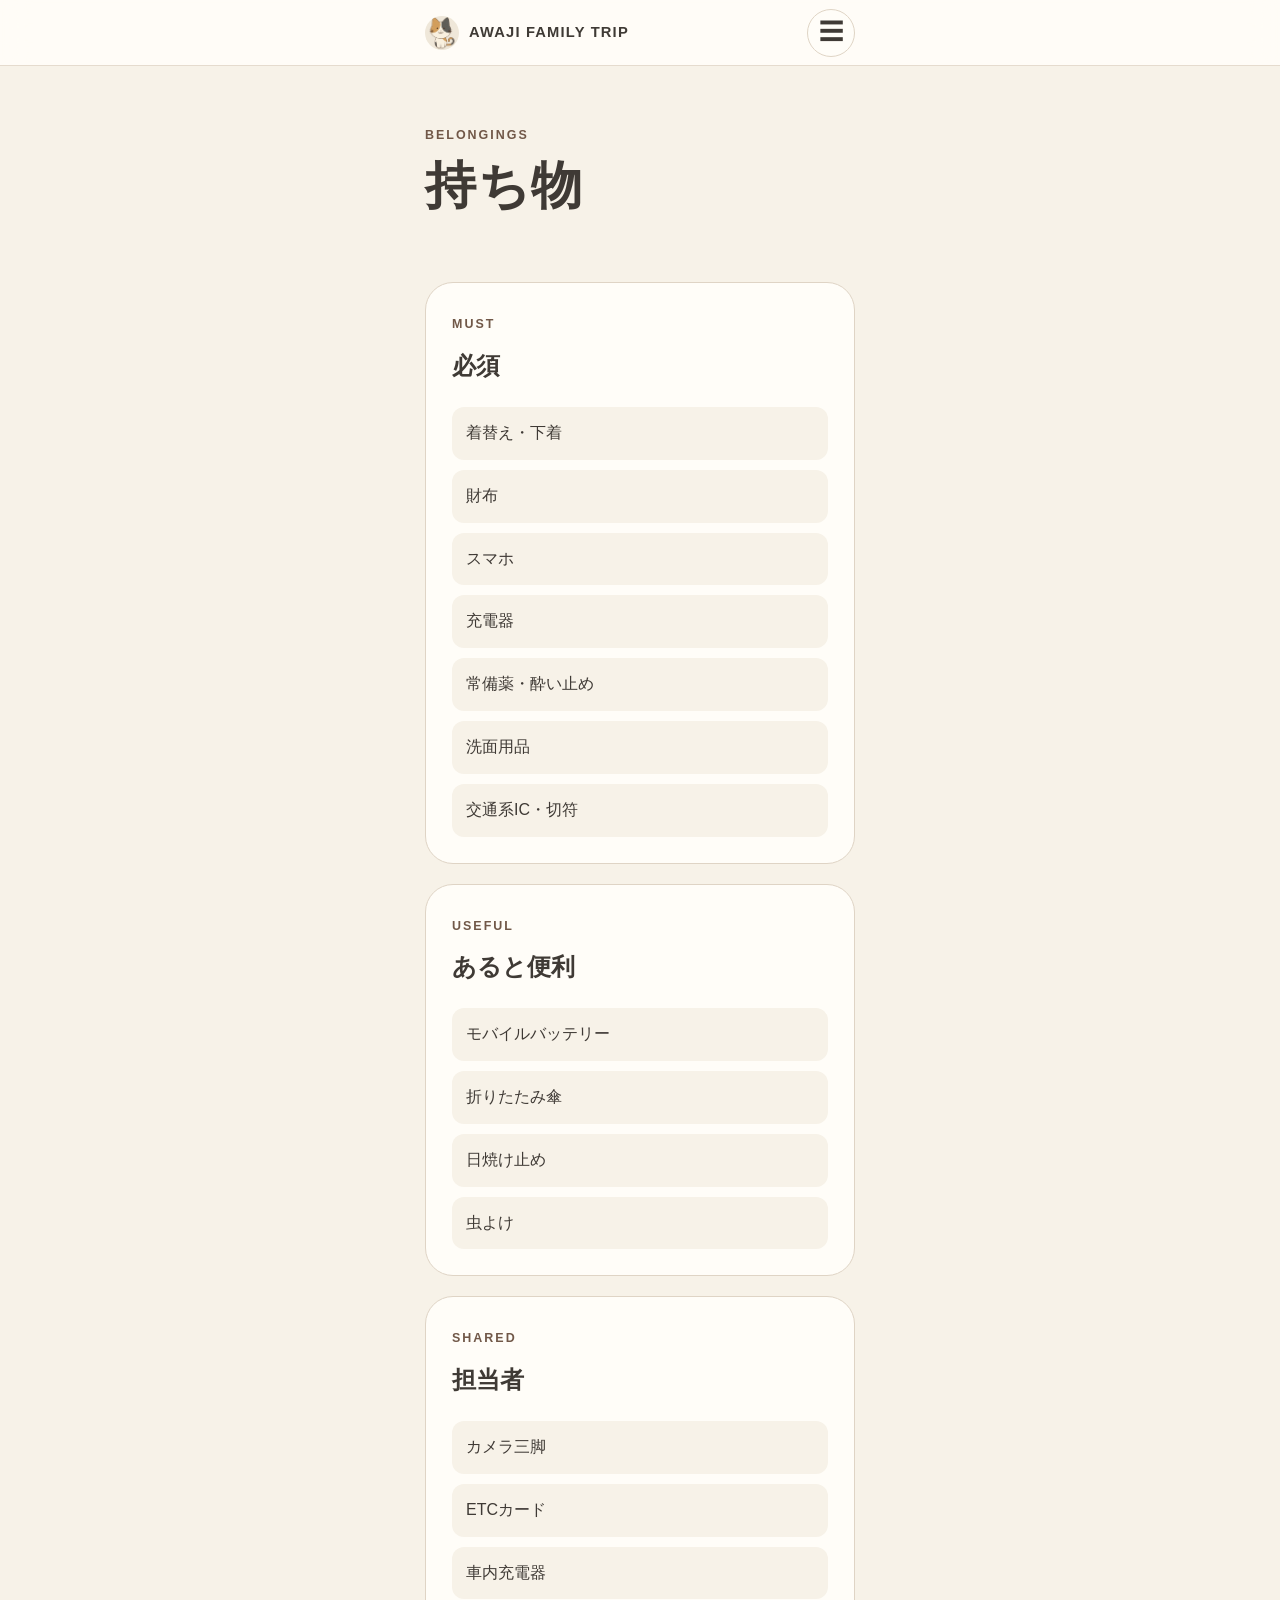
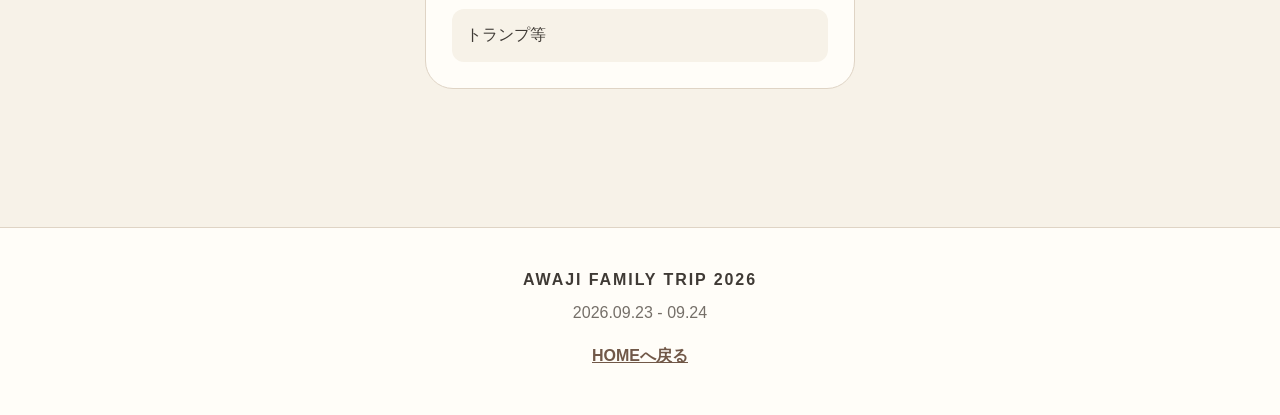
==== commit b6de73ad: "テスト前の仮完成版" ====
--- a/belongings.html
+++ b/belongings.html
@@ -33,18 +33,19 @@
     <div class="container">
       <section class="page-hero"><span class="eyebrow">BELONGINGS</span>
         <h1 class="page-title">持ち物</h1>
-        <p class="page-lead">チェック機能なしの閲覧専用リスト。必要になったら項目名の後ろに「担当：○○」と追記できます。</p>
       </section>
       <section class="section">
         <div class="list-columns">
           <article class="list-card"><span class="eyebrow">MUST</span>
             <h2>必須</h2>
             <ul class="simple-list">
-              <li>着替え</li>
+              <li>着替え・下着</li>
               <li>財布</li>
-              <li>スマートフォン</li>
+              <li>スマホ</li>
               <li>充電器</li>
-              <li>常備薬</li>
+              <li>常備薬・酔い止め</li>
+              <li>洗面用品</li>
+              <li>交通系IC・切符</li>
             </ul>
           </article>
           <article class="list-card"><span class="eyebrow">USEFUL</span>
@@ -52,17 +53,17 @@
             <ul class="simple-list">
               <li>モバイルバッテリー</li>
               <li>折りたたみ傘</li>
-              <li>サンダル</li>
-              <li>羽織れる上着</li>
+              <li>日焼け止め</li>
+              <li>虫よけ</li>
             </ul>
           </article>
           <article class="list-card"><span class="eyebrow">SHARED</span>
             <h2>担当者</h2>
             <ul class="simple-list">
-              <li>カメラ</li>
-              <li>ボール</li>
-              <li>レジャー用品</li>
-              <li>共有用充電器</li>
+              <li>カメラ三脚</li>
+              <li>ETCカード</li>
+              <li>車内充電器</li>
+              <li>トランプ等</li>
             </ul>
           </article>
         </div>
--- a/css/style.css
+++ b/css/style.css
@@ -320,11 +320,11 @@
 
 .hero-scroll {
   position: absolute;
-  bottom: 28px;
+  bottom: 30px;
   z-index: 3;
   color: #fff;
   text-decoration: none;
-  font-size: .8rem;
+  font-size: 1.5rem;
   letter-spacing: .15em;
 }
 
@@ -382,6 +382,7 @@
   border: 1px solid var(--border);
   border-radius: var(--radius-lg);
   padding: clamp(24px,4vw,44px);
+  padding-right: 12px;
 }
 
 .day-title {
@@ -397,7 +398,7 @@
 .timeline::before {
   content: "";
   position: absolute;
-  left: 65px;
+  left: 42px;
   top: 14px;
   bottom: 14px;
   width: 1px;
@@ -406,7 +407,7 @@
 
 .timeline-item {
   display: grid;
-  grid-template-columns: 60px 10px minmax(0, 1fr);
+  grid-template-columns: 30px 8px minmax(0, 1fr);
   gap: 0 8px;
   position: relative;
   padding-bottom: 34px;
@@ -421,12 +422,12 @@
   color: var(--accent-dark);
   padding-top: 1px;
   font-size: .9rem;
+  transform: translateX(-12px);
 }
 
 .timeline-dot-wrap {
   display: flex;
   justify-content: center;
-  transform: translateX(-8px);
 }
 
 .timeline-dot {
@@ -443,7 +444,7 @@
   min-width: 0;
   background: var(--bg);
   border-radius: var(--radius-md);
-  padding: 20px;
+  padding: 14px;
 }
 
 .timeline-card h3 {
@@ -500,6 +501,7 @@
   border: 1px solid var(--border);
   border-radius: var(--radius-lg);
   box-shadow: 0 14px 34px rgba(76,62,50,.06);
+  scroll-margin-top: calc(var(--header-h) + 20px);
 }
 
 .media-frame {
@@ -787,6 +789,7 @@
 
 .trip-map-section {
   margin-top: 48px;
+  padding-inline: 14px;
 }
 
 .trip-map-section h2 {
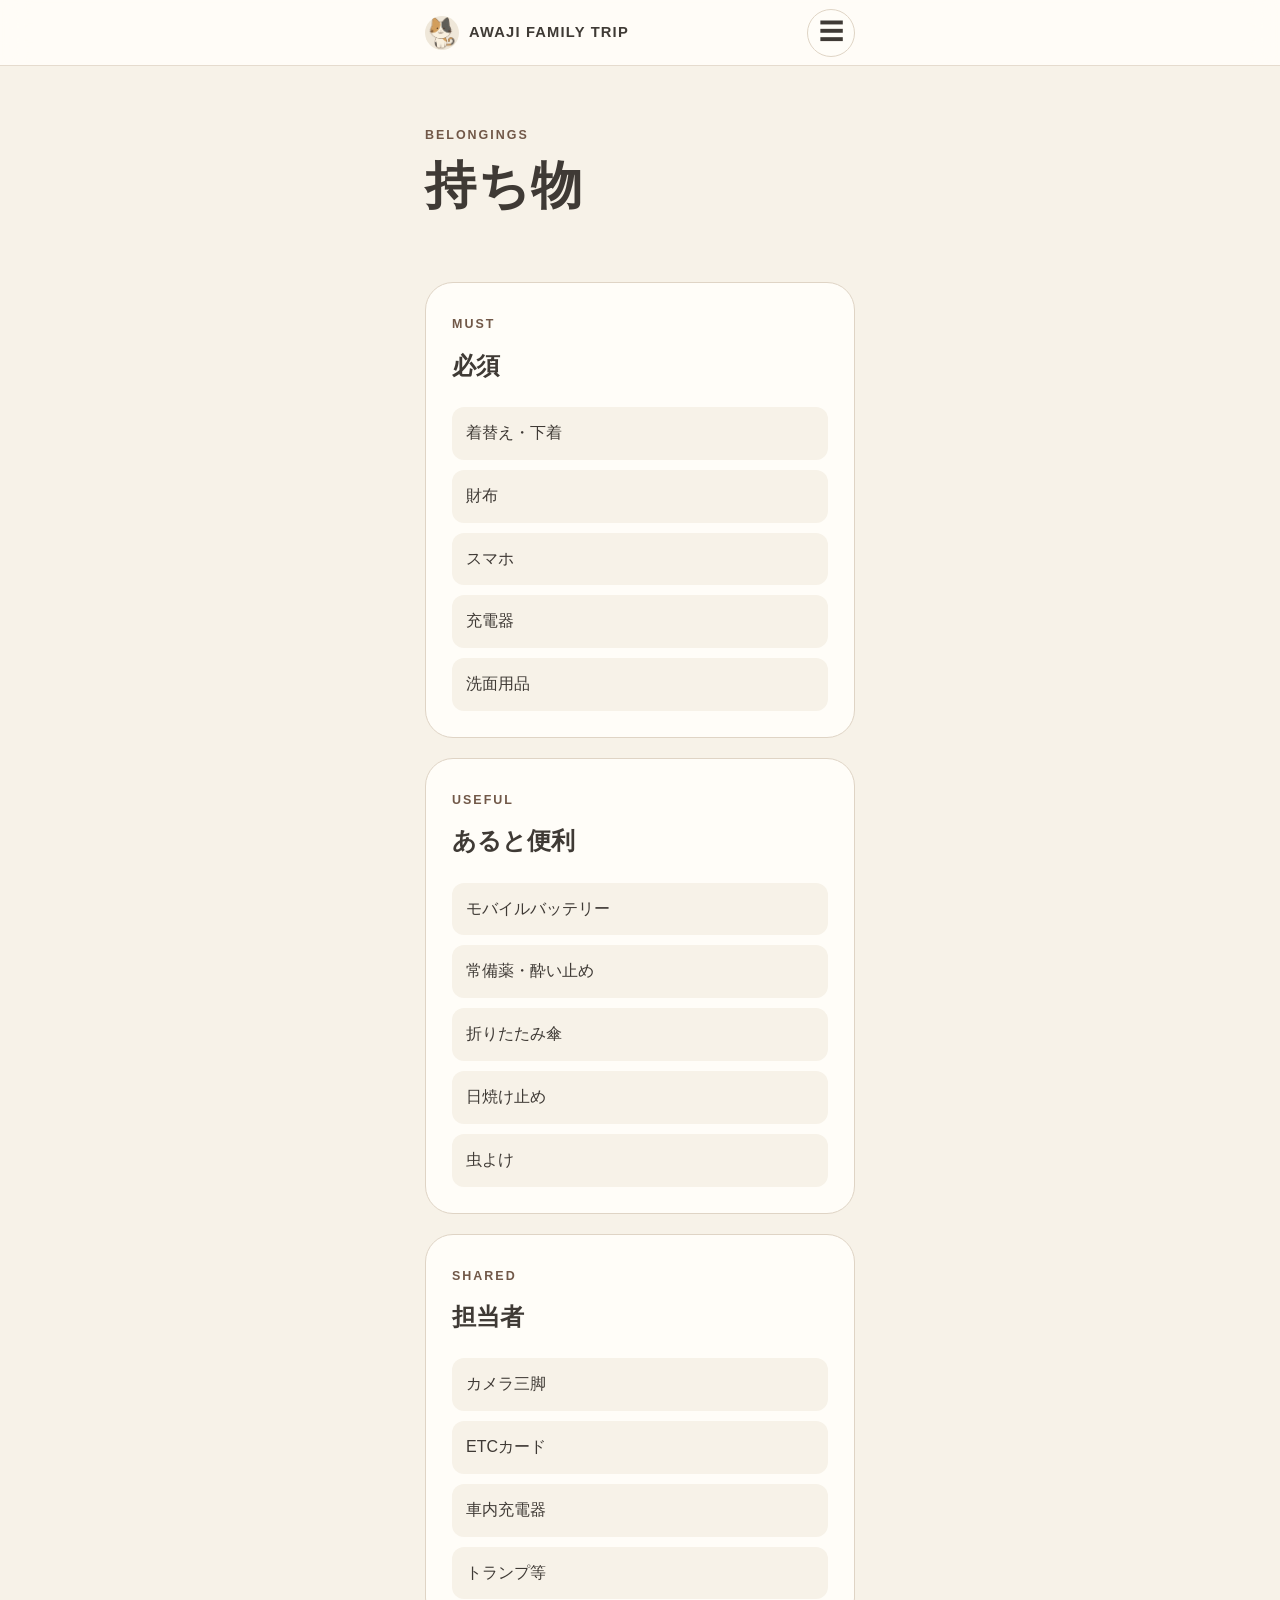
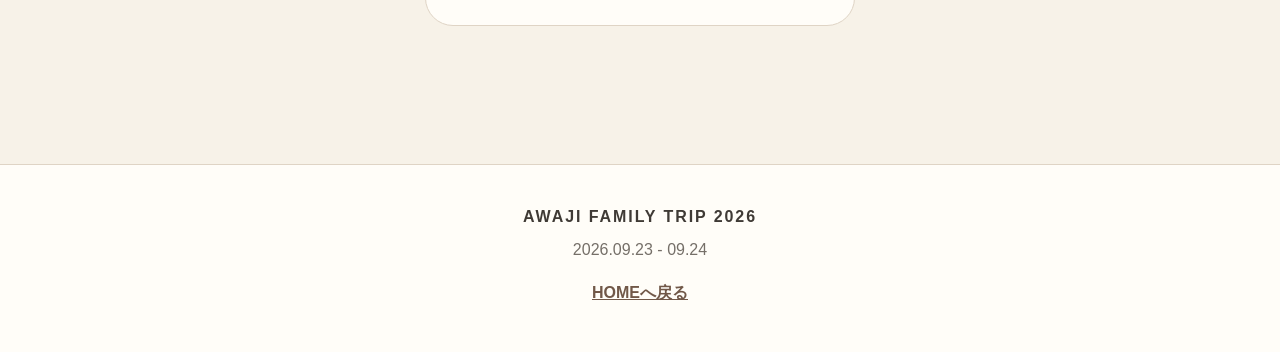
==== commit 02187f9d: "クイズの最新化" ====
--- a/belongings.html
+++ b/belongings.html
@@ -16,7 +16,7 @@
           <img src="images/common/mikecat-icon.png" alt="三毛猫のアイコン">
         </span><span>AWAJI FAMILY TRIP</span></a>
       <nav class="desktop-nav" aria-label="メインナビゲーション"><a href="index.html">HOME</a><a href="schedule.html">旅のしおり</a><a
-          href="sightseeing.html">観光地</a><a href="hotel.html">宿泊施設</a><a href="belongings.html"
+          href="sightseeing.html">観光地</a><a href="quiz.html">観光地クイズ</a><a href="hotel.html">宿泊施設</a><a href="belongings.html"
           aria-current="page">持ち物</a><a href="members.html">参加メンバー</a><a href="gallery.html">思い出写真</a></nav>
       <button class="menu-toggle" type="button" aria-expanded="false" aria-controls="mobile-menu"
         aria-label="メニューを開く">☰</button>
@@ -24,7 +24,7 @@
   </header>
   <div class="mobile-menu" id="mobile-menu" aria-label="スマートフォンメニュー">
     <div class="mobile-menu-panel">
-      <nav><a href="index.html">HOME</a><a href="schedule.html">旅のしおり</a><a href="sightseeing.html">観光地</a><a
+      <nav><a href="index.html">HOME</a><a href="schedule.html">旅のしおり</a><a href="sightseeing.html">観光地</a><a href="quiz.html">観光地クイズ</a><a
           href="hotel.html">宿泊施設</a><a href="belongings.html" aria-current="page">持ち物</a><a
           href="members.html">参加メンバー</a><a href="gallery.html">思い出写真</a></nav>
     </div>
@@ -43,15 +43,14 @@
               <li>財布</li>
               <li>スマホ</li>
               <li>充電器</li>
-              <li>常備薬・酔い止め</li>
               <li>洗面用品</li>
-              <li>交通系IC・切符</li>
             </ul>
           </article>
           <article class="list-card"><span class="eyebrow">USEFUL</span>
             <h2>あると便利</h2>
             <ul class="simple-list">
               <li>モバイルバッテリー</li>
+              <li>常備薬・酔い止め</li>
               <li>折りたたみ傘</li>
               <li>日焼け止め</li>
               <li>虫よけ</li>
--- a/css/style.css
+++ b/css/style.css
@@ -225,7 +225,7 @@
 /* HOME */
 .hero {
   width: min(100%, var(--mobile-content));
-  min-height: 100svh;
+  aspect-ratio: 5 / 8.5;
   margin-inline: auto;
   position: relative;
   overflow: hidden;
@@ -326,6 +326,16 @@
   text-decoration: none;
   font-size: 1.5rem;
   letter-spacing: .15em;
+  display: inline-flex;
+  flex-direction: row;
+  align-items: center;
+  gap: 6px;
+}
+
+.hero-scroll-icon {
+  width: 30px;
+  height: 30px;
+  object-fit: contain;
 }
 
 .home-links {
@@ -564,7 +574,7 @@
   border: 1px solid var(--accent);
   background: var(--accent);
   color: #fff;
-  flex: 1 1 160px;
+  flex: 1 1 100%;
 }
 
 .btn.secondary {
@@ -817,4 +827,611 @@
   .trip-map iframe {
     height: 400px;
   }
+}
+
+.quiz-page-hero {
+  margin-bottom: 28px;
+}
+
+.quiz-top,
+.quiz-playing,
+.quiz-result {
+  padding-bottom: 20px;
+}
+
+.quiz-select-grid,
+.quiz-question-list {
+  display: grid;
+  gap: 18px;
+}
+
+.quiz-select-card,
+.quiz-question-card,
+.quiz-score-card,
+.quiz-lock,
+.quiz-achievement {
+  background: var(--surface);
+  border: 1px solid var(--border);
+  border-radius: var(--radius-lg);
+  box-shadow: 0 14px 34px rgba(76, 62, 50, .06);
+}
+
+.quiz-select-card {
+  padding: 24px;
+}
+
+.quiz-select-card-head h2 {
+  margin: 0 0 6px;
+  font-size: 1.25rem;
+}
+
+.quiz-select-card-head span,
+.quiz-best-score,
+.quiz-playing-head p,
+.quiz-lock-note {
+  color: var(--muted);
+  font-size: .92rem;
+}
+
+.quiz-select-card-record {
+  display: grid;
+  gap: 2px;
+  margin: 18px 0;
+}
+
+.quiz-card-status {
+  font-weight: 800;
+  color: var(--accent-dark);
+}
+
+.quiz-card-status.is-passed {
+  color: #65745f;
+}
+
+.quiz-card-status.is-perfect {
+  color: #8a6a3f;
+}
+
+.quiz-start-button,
+.quiz-submit-button,
+.quiz-result-actions .btn,
+.quiz-detail-link {
+  width: 100%;
+}
+
+button.btn {
+  cursor: pointer;
+}
+
+button.btn:disabled {
+  cursor: not-allowed;
+  opacity: .45;
+  filter: grayscale(.25);
+  box-shadow: none;
+}
+
+.quiz-achievement {
+  margin-bottom: 22px;
+  padding: 20px;
+  text-align: center;
+  background:
+    linear-gradient(
+      135deg,
+      var(--surface),
+      #f2eadb
+    );
+}
+
+.quiz-achievement strong,
+.quiz-achievement span {
+  display: block;
+}
+
+.quiz-achievement strong {
+  font-family:
+    "Yu Mincho",
+    "Hiragino Mincho ProN",
+    "Noto Serif JP",
+    serif;
+
+  font-size: 1.35rem;
+  color: var(--accent-dark);
+}
+
+.quiz-achievement span {
+  margin-top: 4px;
+  color: var(--muted);
+  font-size: .9rem;
+}
+
+.quiz-achievement.is-perfect {
+  position: relative;
+  overflow: hidden;
+}
+
+.quiz-achievement.is-perfect::after {
+  content: "";
+  position: absolute;
+  inset: -60% auto -60% -35%;
+  width: 28%;
+  transform: rotate(18deg);
+  background:
+    rgba(
+      255,
+      255,
+      255,
+      .48
+    );
+
+  animation:
+    quiz-shine
+    3.2s
+    ease-in-out
+    infinite;
+}
+
+@keyframes quiz-shine {
+  0%,
+  55% {
+    left: -35%;
+  }
+
+  100% {
+    left: 120%;
+  }
+}
+
+.quiz-playing-head {
+  margin-bottom: 26px;
+}
+
+.quiz-playing-head .section-title {
+  margin-bottom: 8px;
+}
+
+.quiz-playing-head p {
+  margin: 0;
+}
+
+.quiz-text-button {
+  appearance: none;
+  border: 0;
+  background: transparent;
+  padding: 0;
+  margin: 0 0 18px;
+  color: var(--accent-dark);
+  font-weight: 800;
+  cursor: pointer;
+  text-decoration: underline;
+  text-underline-offset: 3px;
+}
+
+.quiz-text-button:focus-visible {
+  outline:
+    3px solid
+    rgba(155, 123, 104, .22);
+
+  outline-offset: 5px;
+  border-radius: 4px;
+}
+
+.quiz-question-card {
+  padding: 22px;
+}
+
+.quiz-question-number {
+  display: inline-flex;
+  align-items: center;
+  justify-content: center;
+
+  min-width: 46px;
+  min-height: 32px;
+
+  margin-bottom: 12px;
+
+  border-radius: 999px;
+
+  background:
+    var(--surface-2);
+
+  color:
+    var(--accent-dark);
+
+  font-size: .88rem;
+  font-weight: 900;
+  letter-spacing: .06em;
+}
+
+.quiz-question-text {
+  margin: 0 0 18px;
+  font-size: 1.08rem;
+  line-height: 1.65;
+}
+
+.quiz-choices {
+  display: grid;
+  grid-template-columns: 1fr;
+  gap: 10px;
+}
+
+.quiz-choice {
+  position: relative;
+
+  display: grid;
+
+  grid-template-columns:
+    24px
+    minmax(0, 1fr);
+
+  align-items: center;
+
+  gap: 10px;
+
+  width: 100%;
+  min-height: 56px;
+
+  padding:
+    13px
+    14px;
+
+  border:
+    1px solid
+    var(--border);
+
+  border-radius:
+    var(--radius-sm);
+
+  background:
+    var(--bg);
+
+  color:
+    var(--text);
+
+  text-align: left;
+  cursor: pointer;
+
+  transition:
+    border-color .18s ease,
+    background .18s ease,
+    transform .18s ease;
+}
+
+.quiz-choice:hover:not(:disabled),
+.quiz-choice:focus-visible:not(:disabled) {
+  border-color:
+    var(--accent);
+
+  outline:
+    3px solid
+    rgba(155, 123, 104, .16);
+
+  outline-offset: 1px;
+}
+
+.quiz-choice-mark {
+  width: 22px;
+  height: 22px;
+
+  border:
+    2px solid
+    #b9aa9b;
+
+  border-radius: 50%;
+
+  background:
+    var(--surface);
+
+  display: grid;
+  place-items: center;
+
+  font-size: .78rem;
+  font-weight: 900;
+}
+
+.quiz-choice.is-selected {
+  border-color:
+    var(--accent-dark);
+
+  background:
+    #eee3d6;
+
+  font-weight: 800;
+}
+
+.quiz-choice.is-selected
+.quiz-choice-mark {
+  border-color:
+    var(--accent-dark);
+
+  background:
+    var(--accent-dark);
+
+  color: #fff;
+}
+
+.quiz-choice.is-selected
+.quiz-choice-mark::after {
+  content: "✓";
+}
+
+.quiz-choice:disabled {
+  cursor: default;
+  opacity: 1;
+}
+
+.quiz-choice.is-correct-answer {
+  border-color:
+    #7f9379;
+
+  background:
+    #edf2e9;
+}
+
+.quiz-choice.is-wrong-answer {
+  border-color:
+    #b88c82;
+
+  background:
+    #f7ece8;
+}
+
+.quiz-choice-result-label {
+  grid-column: 2;
+
+  margin-top: -4px;
+
+  color:
+    var(--muted);
+
+  font-size: .78rem;
+  font-weight: 800;
+}
+
+.quiz-submit-wrap {
+  position: sticky;
+  bottom: 0;
+  z-index: 20;
+
+  margin-top: 24px;
+
+  padding:
+    16px
+    0
+    10px;
+
+  background:
+    linear-gradient(
+      180deg,
+      rgba(247, 242, 232, 0),
+      var(--bg) 24%
+    );
+}
+
+.quiz-answer-progress {
+  margin:
+    0
+    0
+    8px;
+
+  text-align: center;
+
+  color:
+    var(--muted);
+
+  font-size: .9rem;
+  font-weight: 700;
+}
+
+.quiz-score-card {
+  margin-bottom: 24px;
+
+  padding:
+    28px
+    22px;
+
+  text-align: center;
+}
+
+.quiz-score-card.is-passed {
+  border-color:
+    #aebda8;
+}
+
+.quiz-score-card.is-perfect {
+  border-color:
+    #c9ae78;
+
+  background:
+    linear-gradient(
+      135deg,
+      var(--surface),
+      #f7eedb
+    );
+}
+
+.quiz-score {
+  margin:
+    2px
+    0
+    4px;
+
+  font-family:
+    "Yu Mincho",
+    "Hiragino Mincho ProN",
+    "Noto Serif JP",
+    serif;
+
+  font-size:
+    clamp(
+      3rem,
+      14vw,
+      4.8rem
+    );
+
+  font-weight: 800;
+  line-height: 1.1;
+
+  color:
+    var(--accent-dark);
+}
+
+.quiz-score span {
+  font-size: .34em;
+  color: var(--muted);
+}
+
+.quiz-score-card h1 {
+  margin:
+    8px
+    0
+    4px;
+
+  font-size: 1.55rem;
+}
+
+.quiz-score-card p {
+  margin: 0;
+  color: var(--muted);
+}
+
+.quiz-result-question.is-correct {
+  border-color:
+    #c9d4c4;
+}
+
+.quiz-result-question.is-wrong {
+  border-color:
+    #dec8c0;
+}
+
+.quiz-explanation {
+  margin-top: 18px;
+  padding-top: 18px;
+
+  border-top:
+    1px solid
+    var(--border);
+}
+
+.quiz-explanation p {
+  margin:
+    8px
+    0
+    0;
+}
+
+.quiz-judge {
+  display: inline-block;
+  color: var(--accent-dark);
+}
+
+.quiz-detail-link {
+  margin-top: 16px;
+}
+
+.quiz-result-actions {
+  display: grid;
+  gap: 10px;
+  margin-top: 26px;
+}
+
+.quiz-lock {
+  margin-top: 24px;
+
+  padding:
+    52px
+    24px;
+
+  text-align: center;
+}
+
+.quiz-lock-icon {
+  margin-bottom: 12px;
+  font-size: 2.6rem;
+  line-height: 1;
+}
+
+.quiz-lock-message {
+  margin:
+    18px
+    0
+    4px;
+
+  font-weight: 800;
+}
+
+.quiz-open-date {
+  margin: 0;
+
+  color:
+    var(--accent-dark);
+
+  font-family:
+    "Yu Mincho",
+    "Hiragino Mincho ProN",
+    "Noto Serif JP",
+    serif;
+
+  font-size: 1.5rem;
+  font-weight: 800;
+  letter-spacing: .08em;
+}
+
+.quiz-lock-note {
+  margin:
+    20px
+    auto
+    0;
+
+  max-width: 300px;
+}
+
+/* 100点 PERFECT 演出 */
+
+.quiz-perfect-celebration {
+  display: flex;
+  justify-content: center;
+  margin: -6px 0 26px;
+  overflow: hidden;
+}
+
+.quiz-perfect-cat {
+  display: block;
+  width: min(72%, 260px);
+  height: auto;
+
+  animation:
+    quiz-perfect-cat-in
+    .7s
+    cubic-bezier(.2, .8, .2, 1)
+    both;
+}
+
+@keyframes quiz-perfect-cat-in {
+  0% {
+    opacity: 0;
+    transform:
+      translateY(18px)
+      scale(.88);
+  }
+
+  65% {
+    opacity: 1;
+    transform:
+      translateY(-4px)
+      scale(1.04);
+  }
+
+  100% {
+    opacity: 1;
+    transform:
+      translateY(0)
+      scale(1);
+  }
+}
+
+@media (prefers-reduced-motion: reduce) {
+  .quiz-perfect-cat {
+    animation: none;
+  }
 }
